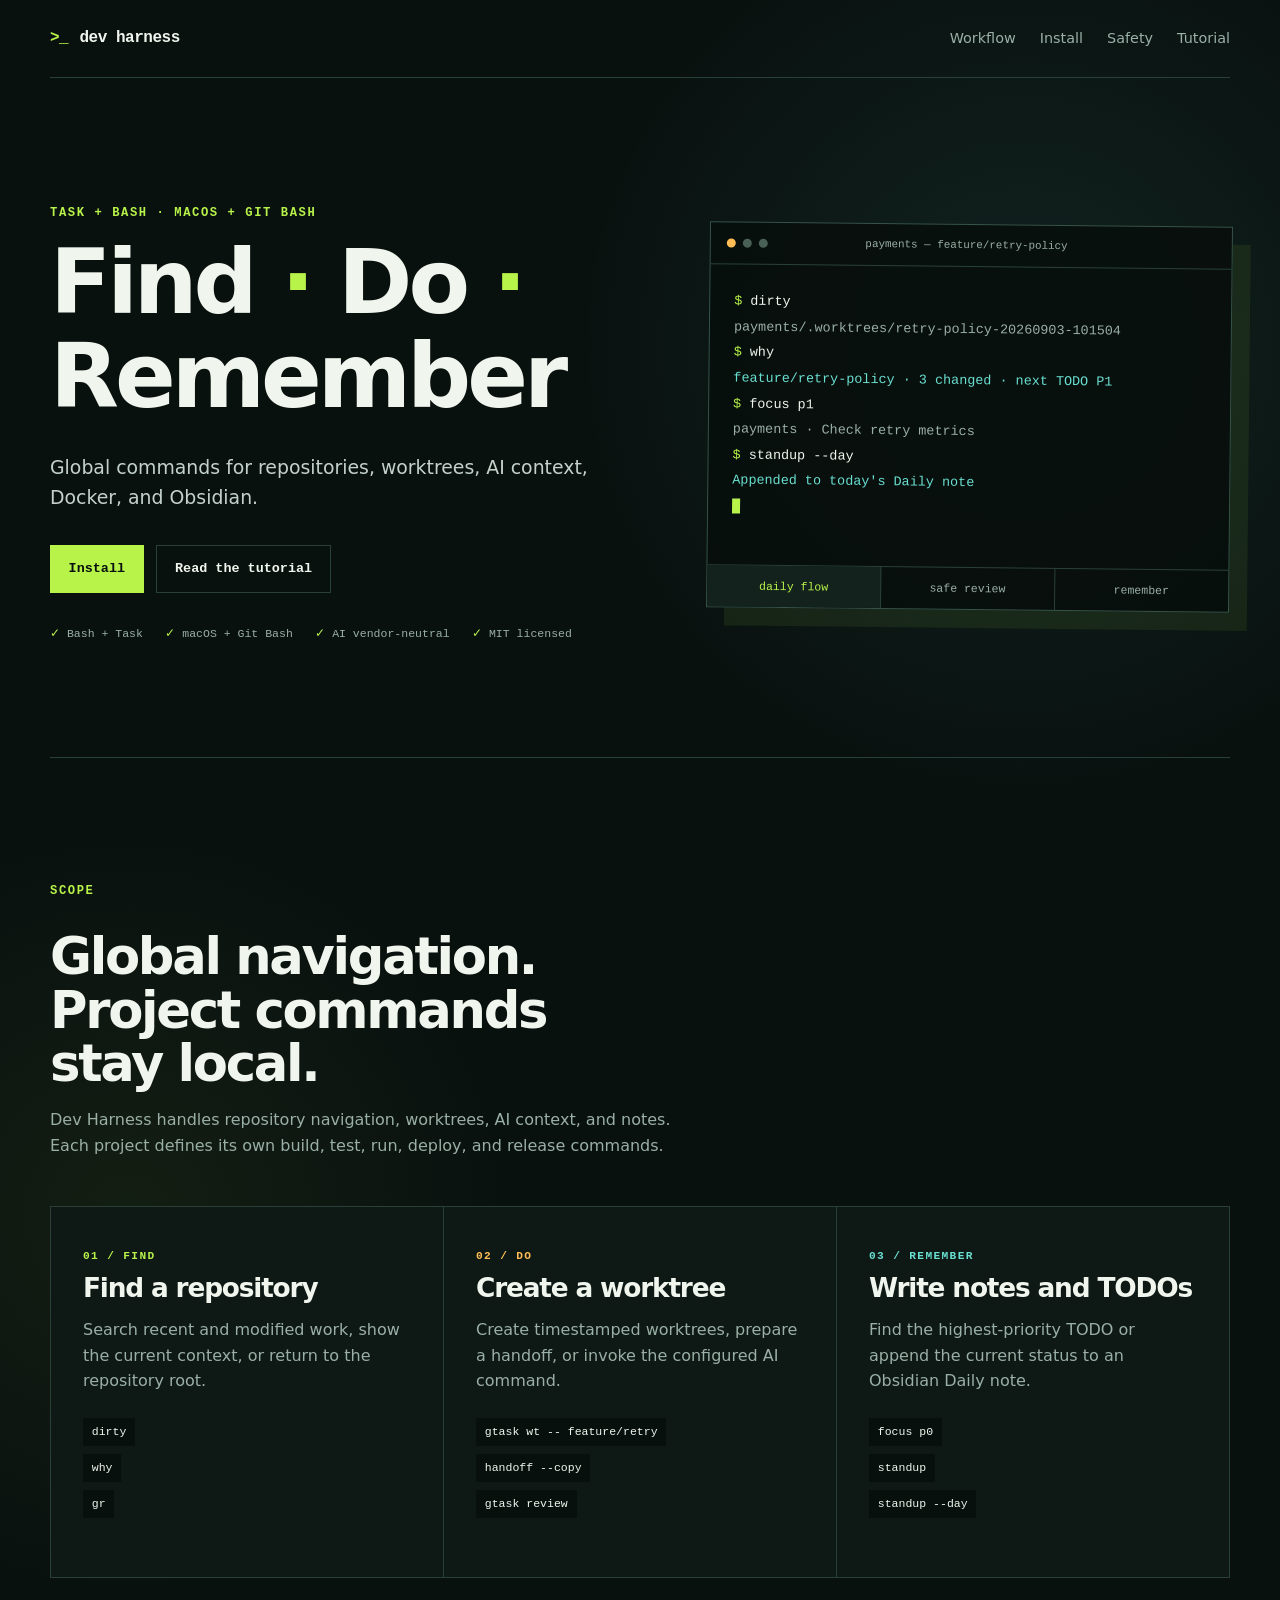
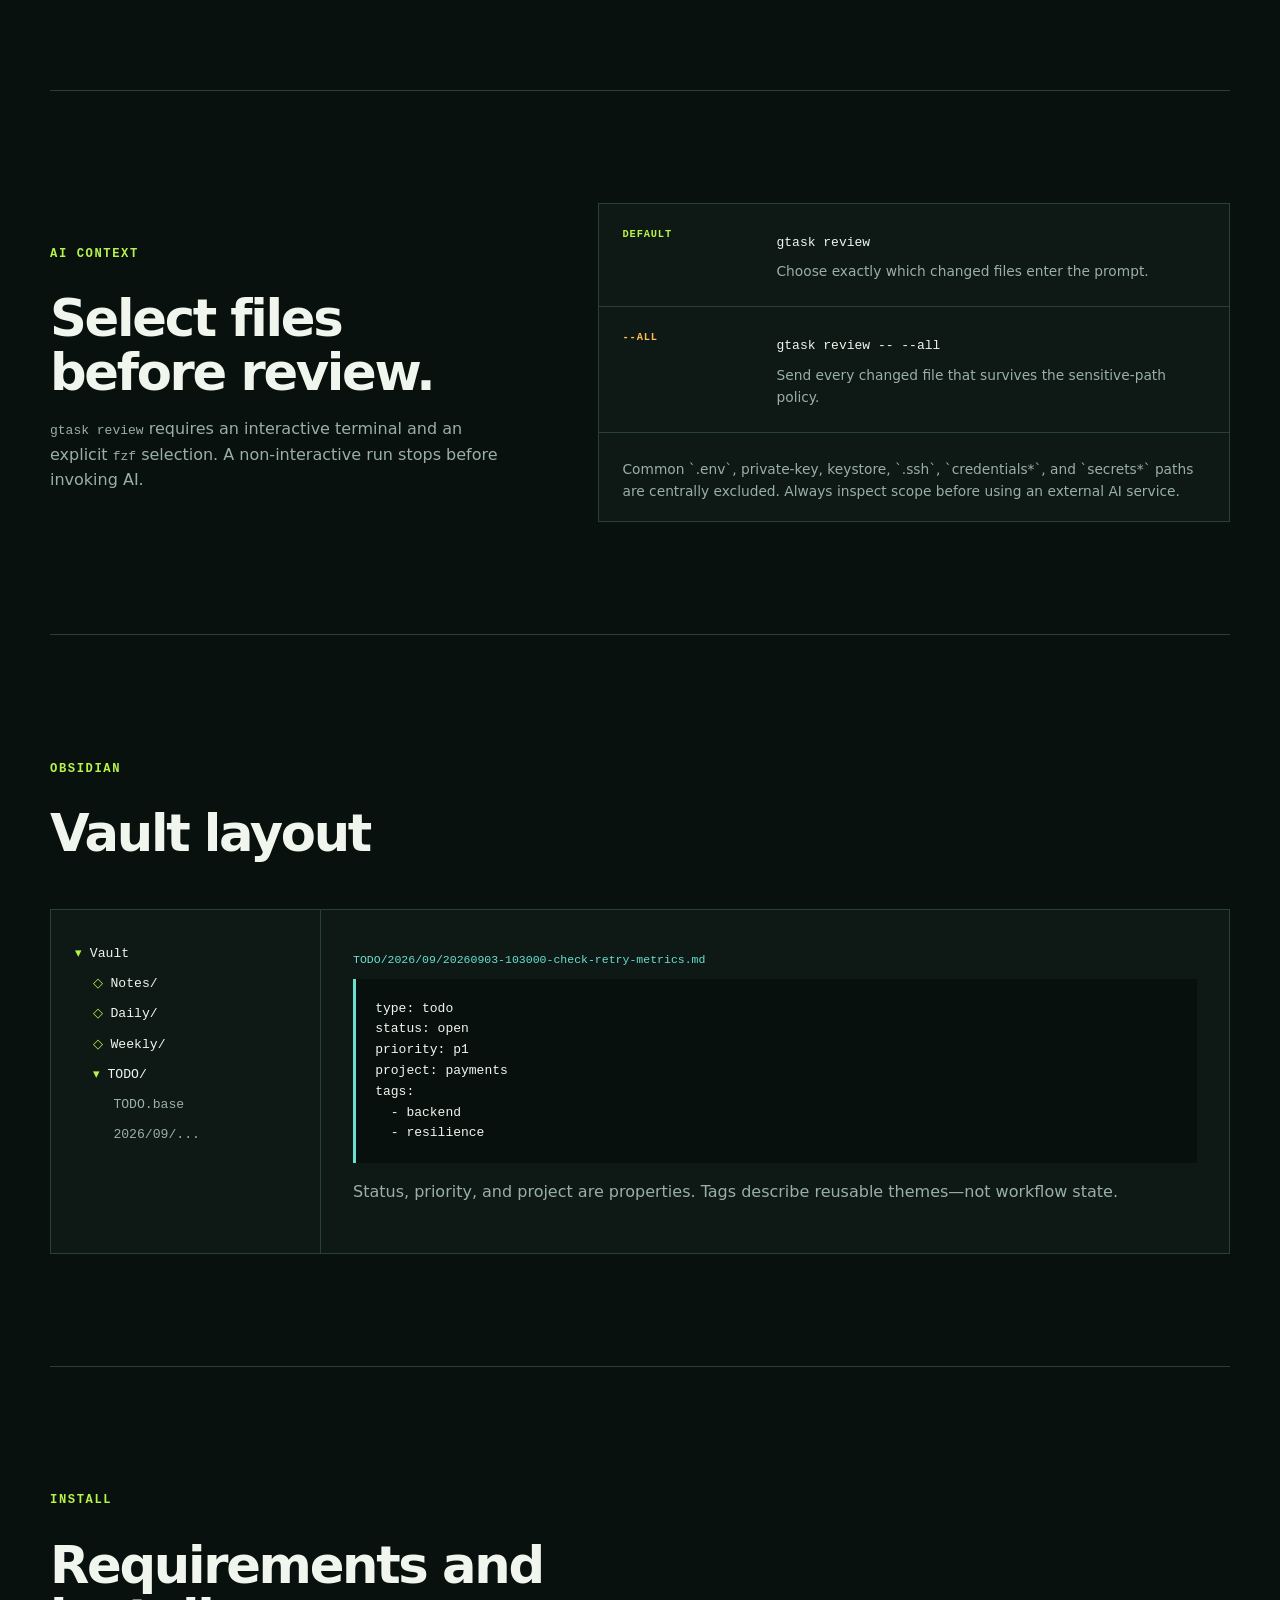
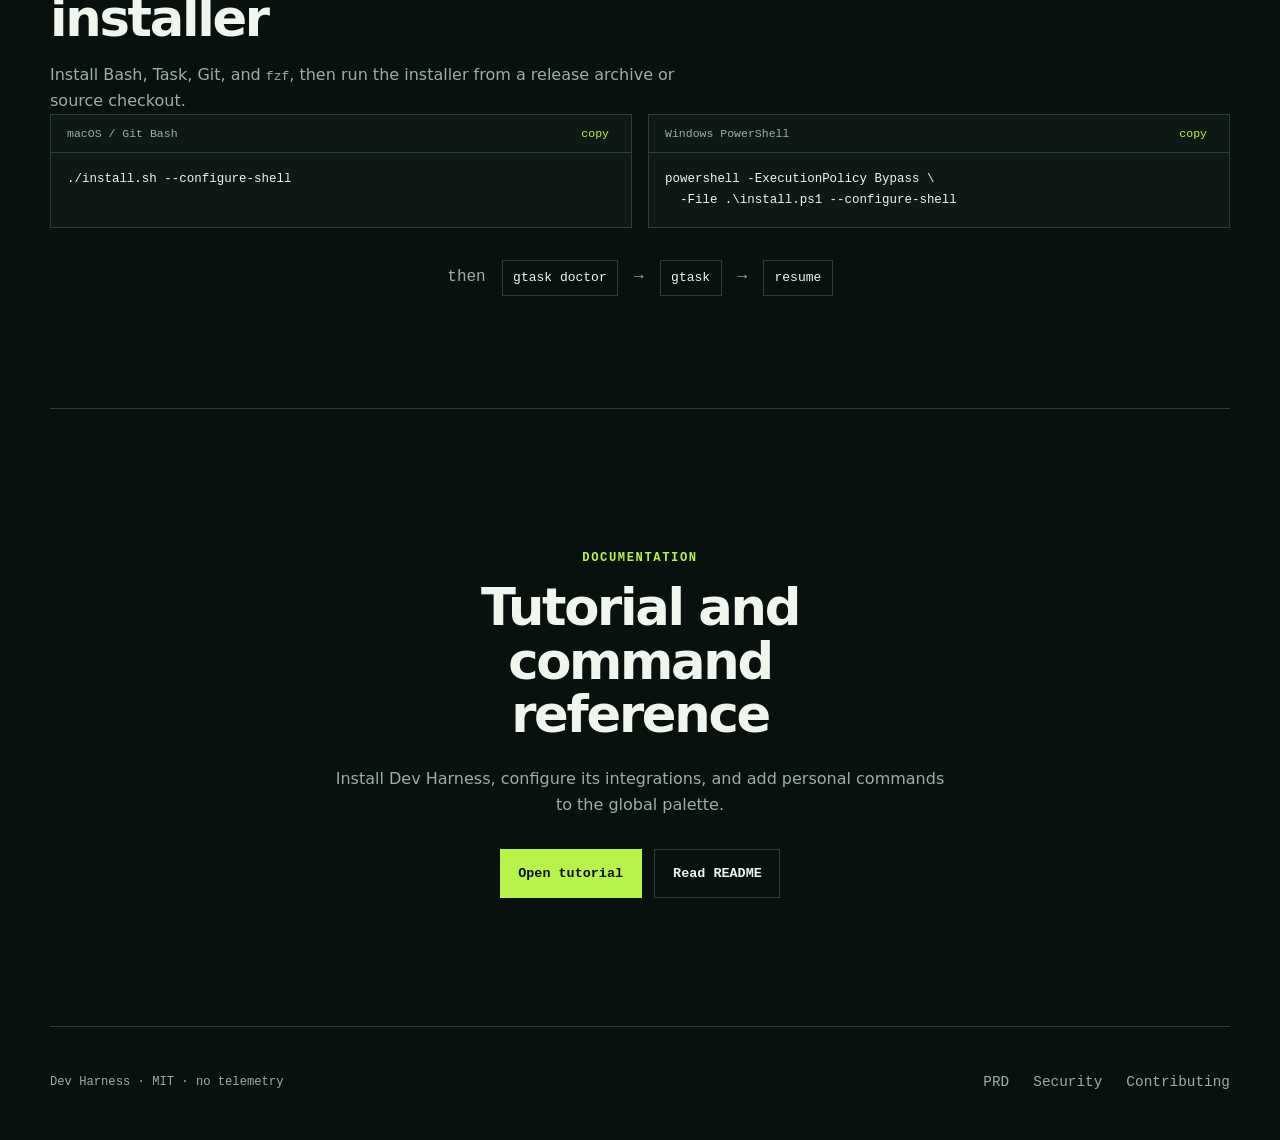
==== docs/site/index.html @ 5803b677 "Intial commit" ====
<!doctype html>
<html lang="en">
  <head>
    <meta charset="utf-8">
    <meta name="viewport" content="width=device-width, initial-scale=1">
    <meta name="description" content="Dev Harness CLI for macOS and Windows Git Bash.">
    <meta name="theme-color" content="#09110f">
    <title>Dev Harness — Find · Do · Remember</title>
    <link rel="stylesheet" href="styles.css?v=0.3.0">
    <script src="app.js?v=0.3.0" defer></script>
  </head>
  <body>
    <a class="skip-link" href="#main">Skip to content</a>
    <header class="site-header">
      <a class="brand" href="#top" aria-label="Dev Harness home">
        <span class="brand-mark" aria-hidden="true">&gt;_</span>
        <span>dev harness</span>
      </a>
      <nav aria-label="Primary navigation">
        <a href="#workflow">Workflow</a>
        <a href="#install">Install</a>
        <a href="#security">Safety</a>
        <a href="tutorial.html">Tutorial</a>
      </nav>
    </header>

    <main id="main">
      <section class="hero" id="top">
        <div class="hero-copy">
          <p class="eyebrow">Task + Bash · macOS + Git Bash</p>
          <h1>Find <span>·</span> Do <span>·</span> Remember</h1>
          <p class="lede">Global commands for repositories, worktrees, AI context, Docker, and Obsidian.</p>
          <div class="hero-actions">
            <a class="button primary" href="#install">Install</a>
            <a class="button secondary" href="tutorial.html">Read the tutorial</a>
          </div>
          <ul class="trust-row" aria-label="Product traits">
            <li>Bash + Task</li>
            <li>macOS + Git Bash</li>
            <li>AI vendor-neutral</li>
            <li>MIT licensed</li>
          </ul>
        </div>

        <div class="terminal" aria-label="Example Dev Harness terminal session">
          <div class="terminal-bar">
            <span></span><span></span><span></span>
            <p>payments — feature/retry-policy</p>
          </div>
          <div class="terminal-body" aria-live="polite">
            <div id="terminal-lines"></div>
            <span class="cursor" aria-hidden="true"></span>
          </div>
          <div class="terminal-tabs" role="group" aria-label="Choose terminal demo">
            <button class="active" data-demo="flow" type="button">daily flow</button>
            <button data-demo="review" type="button">safe review</button>
            <button data-demo="remember" type="button">remember</button>
          </div>
        </div>
      </section>

      <section class="principles" id="workflow" aria-labelledby="workflow-title">
        <div class="section-heading">
          <p class="eyebrow">Scope</p>
          <h2 id="workflow-title">Global navigation. Project commands stay local.</h2>
          <p>Dev Harness handles repository navigation, worktrees, AI context, and notes. Each project defines its own build, test, run, deploy, and release commands.</p>
        </div>

        <div class="principle-grid">
          <article id="find" class="principle-card lime">
            <p class="step">01 / Find</p>
            <h3>Find a repository</h3>
            <p>Search recent and modified work, show the current context, or return to the repository root.</p>
            <code>dirty</code>
            <code>why</code>
            <code>gr</code>
          </article>

          <article id="do" class="principle-card amber">
            <p class="step">02 / Do</p>
            <h3>Create a worktree</h3>
            <p>Create timestamped worktrees, prepare a handoff, or invoke the configured AI command.</p>
            <code>gtask wt -- feature/retry</code>
            <code>handoff --copy</code>
            <code>gtask review</code>
          </article>

          <article id="remember" class="principle-card cyan">
            <p class="step">03 / Remember</p>
            <h3>Write notes and TODOs</h3>
            <p>Find the highest-priority TODO or append the current status to an Obsidian Daily note.</p>
            <code>focus p0</code>
            <code>standup</code>
            <code>standup --day</code>
          </article>
        </div>
      </section>

      <section class="split-section" id="security">
        <div class="section-heading compact">
          <p class="eyebrow">AI context</p>
          <h2>Select files before review.</h2>
          <p><code>gtask review</code> requires an interactive terminal and an explicit <code>fzf</code> selection. A non-interactive run stops before invoking AI.</p>
        </div>
        <div class="security-panel">
          <div class="security-row safe">
            <span>default</span>
            <div><code>gtask review</code><p>Choose exactly which changed files enter the prompt.</p></div>
          </div>
          <div class="security-row caution">
            <span>--all</span>
            <div><code>gtask review -- --all</code><p>Send every changed file that survives the sensitive-path policy.</p></div>
          </div>
          <p class="fine-print">Common `.env`, private-key, keystore, `.ssh`, `credentials*`, and `secrets*` paths are centrally excluded. Always inspect scope before using an external AI service.</p>
        </div>
      </section>

      <section class="knowledge-section" aria-labelledby="knowledge-title">
        <div class="section-heading">
          <p class="eyebrow">Obsidian</p>
          <h2 id="knowledge-title">Vault layout</h2>
        </div>
        <div class="vault-window">
          <div class="tree" aria-label="Obsidian vault structure">
            <p><span>▾</span> Vault</p>
            <p class="indent"><span>◇</span> Notes/</p>
            <p class="indent"><span>◇</span> Daily/</p>
            <p class="indent"><span>◇</span> Weekly/</p>
            <p class="indent"><span>▾</span> TODO/</p>
            <p class="indent-2 muted">TODO.base</p>
            <p class="indent-2 muted">2026/09/...</p>
          </div>
          <div class="note-preview">
            <p class="note-path">TODO/2026/09/20260903-103000-check-retry-metrics.md</p>
            <pre><code>type: todo
status: open
priority: p1
project: payments
tags:
  - backend
  - resilience</code></pre>
            <p>Status, priority, and project are properties. Tags describe reusable themes—not workflow state.</p>
          </div>
        </div>
      </section>

      <section class="install-section" id="install" aria-labelledby="install-title">
        <div class="section-heading compact">
          <p class="eyebrow">Install</p>
          <h2 id="install-title">Requirements and installer</h2>
          <p>Install Bash, Task, Git, and <code>fzf</code>, then run the installer from a release archive or source checkout.</p>
        </div>
        <div class="install-grid">
          <div class="command-card">
            <div class="command-heading"><span>macOS / Git Bash</span><button class="copy" type="button" data-copy="./install.sh --configure-shell">copy</button></div>
            <pre><code>./install.sh --configure-shell</code></pre>
          </div>
          <div class="command-card">
            <div class="command-heading"><span>Windows PowerShell</span><button class="copy" type="button" data-copy="powershell -ExecutionPolicy Bypass -File .\install.ps1 --configure-shell">copy</button></div>
            <pre><code>powershell -ExecutionPolicy Bypass \
  -File .\install.ps1 --configure-shell</code></pre>
          </div>
        </div>
        <div class="first-run">
          <span>then</span>
          <code>gtask doctor</code>
          <span>→</span>
          <code>gtask</code>
          <span>→</span>
          <code>resume</code>
        </div>
      </section>

      <section class="cta">
        <p class="eyebrow">Documentation</p>
        <h2>Tutorial and command reference</h2>
        <p>Install Dev Harness, configure its integrations, and add personal commands to the global palette.</p>
        <div class="hero-actions center">
          <a class="button primary" href="tutorial.html">Open tutorial</a>
          <a class="button secondary" href="README.md" data-repo-file="README.md">Read README</a>
        </div>
      </section>
    </main>

    <footer>
      <p>Dev Harness · MIT · no telemetry</p>
      <nav aria-label="Project documents">
        <a href="PRD.md" data-repo-file="PRD.md">PRD</a>
        <a href="SECURITY.md" data-repo-file="SECURITY.md">Security</a>
        <a href="CONTRIBUTING.md" data-repo-file="CONTRIBUTING.md">Contributing</a>
      </nav>
    </footer>
  </body>
</html>
---- docs/site/styles.css ----
:root {
  color-scheme: dark;
  --bg: #09110f;
  --surface: #0e1916;
  --surface-2: #13221d;
  --line: #294038;
  --text: #f0f5ed;
  --muted: #9aafa6;
  --lime: #b8f34a;
  --amber: #ffbe55;
  --cyan: #69dfd0;
  --mono: "SFMono-Regular", Consolas, "Liberation Mono", monospace;
  --sans: Inter, ui-sans-serif, system-ui, -apple-system, BlinkMacSystemFont, "Segoe UI", sans-serif;
}

* { box-sizing: border-box; }
html { scroll-behavior: smooth; }
body {
  margin: 0;
  background:
    radial-gradient(circle at 80% 8%, rgba(105, 223, 208, 0.09), transparent 28rem),
    radial-gradient(circle at 10% 28%, rgba(184, 243, 74, 0.06), transparent 24rem),
    var(--bg);
  color: var(--text);
  font-family: var(--sans);
  line-height: 1.6;
}

a { color: inherit; text-decoration: none; }
button { font: inherit; }
.skip-link { position: fixed; left: 1rem; top: -5rem; z-index: 20; background: var(--lime); color: #08100d; padding: .6rem 1rem; }
.skip-link:focus { top: 1rem; }
.site-header, main, footer { width: min(1180px, calc(100% - 40px)); margin-inline: auto; }
.site-header { height: 78px; display: flex; align-items: center; justify-content: space-between; border-bottom: 1px solid var(--line); }
.brand { display: flex; gap: .7rem; align-items: center; font-family: var(--mono); font-weight: 700; letter-spacing: -.03em; }
.brand-mark { color: var(--lime); }
.site-header nav, footer nav { display: flex; gap: 1.5rem; color: var(--muted); font-size: .9rem; }
.site-header nav a:hover, footer nav a:hover { color: var(--text); }

.hero { min-height: 680px; display: grid; grid-template-columns: 1.05fr .95fr; gap: 5rem; align-items: center; padding: 6rem 0; }
.eyebrow { color: var(--lime); font-family: var(--mono); font-size: .76rem; font-weight: 700; letter-spacing: .13em; text-transform: uppercase; }
h1, h2, h3 { line-height: 1.05; margin: 0; letter-spacing: -.045em; }
h1 { font-size: clamp(3.4rem, 7vw, 6.5rem); max-width: 8ch; }
h1 span { color: var(--lime); }
h2 { font-size: clamp(2.2rem, 4vw, 4rem); max-width: 15ch; }
h3 { font-size: 1.65rem; }
.lede { color: #c4d1cb; font-size: 1.18rem; max-width: 610px; margin: 1.8rem 0 2rem; }
.hero-actions { display: flex; flex-wrap: wrap; gap: .8rem; }
.button { padding: .78rem 1.1rem; border: 1px solid var(--line); font-family: var(--mono); font-size: .84rem; font-weight: 700; }
.button.primary { background: var(--lime); border-color: var(--lime); color: #08100d; }
.button.primary:hover { background: #cbff68; }
.button.secondary:hover { border-color: var(--lime); }
.trust-row { display: flex; flex-wrap: wrap; gap: .7rem 1.4rem; margin: 2rem 0 0; padding: 0; color: var(--muted); font-family: var(--mono); font-size: .72rem; list-style: none; }
.trust-row li::before { content: "✓ "; color: var(--lime); }

.terminal { border: 1px solid #365349; background: rgba(7, 14, 12, .88); box-shadow: 18px 18px 0 rgba(184, 243, 74, .07); transform: rotate(.6deg); }
.terminal-bar { display: flex; align-items: center; gap: .45rem; border-bottom: 1px solid var(--line); padding: .75rem 1rem; }
.terminal-bar span { width: 9px; height: 9px; border-radius: 50%; background: #496057; }
.terminal-bar span:first-child { background: var(--amber); }
.terminal-bar p { margin: 0 auto; transform: translateX(-1.8rem); color: var(--muted); font-family: var(--mono); font-size: .68rem; }
.terminal-body { min-height: 300px; padding: 1.5rem; font: .84rem/1.9 var(--mono); overflow: hidden; }
.terminal-line { min-height: 1.6em; white-space: pre-wrap; }
.terminal-line.prompt { color: var(--text); }
.terminal-line.prompt::before { content: "$ "; color: var(--lime); }
.terminal-line.output { color: var(--muted); }
.terminal-line.accent { color: var(--cyan); }
.cursor { display: inline-block; width: 8px; height: 1.1em; background: var(--lime); animation: blink 1s steps(1) infinite; vertical-align: text-bottom; }
@keyframes blink { 50% { opacity: 0; } }
.terminal-tabs { display: flex; border-top: 1px solid var(--line); }
.terminal-tabs button { flex: 1; border: 0; border-right: 1px solid var(--line); padding: .7rem; background: transparent; color: var(--muted); font-family: var(--mono); font-size: .72rem; cursor: pointer; }
.terminal-tabs button:last-child { border-right: 0; }
.terminal-tabs button.active { color: var(--lime); background: var(--surface-2); }

section { border-bottom: 1px solid var(--line); }
.principles, .knowledge-section, .install-section { padding: 7rem 0; }
.section-heading { display: flex; flex-direction: column; gap: 1rem; margin-bottom: 3rem; }
.section-heading > p:last-child { color: var(--muted); max-width: 650px; margin: 0; }
.principle-grid { display: grid; grid-template-columns: repeat(3, 1fr); gap: 1px; background: var(--line); border: 1px solid var(--line); }
.principle-card { background: var(--surface); padding: 2rem; min-height: 370px; display: flex; flex-direction: column; align-items: flex-start; }
.principle-card .step { font: 700 .7rem var(--mono); letter-spacing: .12em; text-transform: uppercase; }
.principle-card > p:not(.step) { color: var(--muted); }
.principle-card code { margin-top: .5rem; padding: .3rem .55rem; background: #08100e; font-size: .72rem; }
.principle-card.lime .step { color: var(--lime); }
.principle-card.amber .step { color: var(--amber); }
.principle-card.cyan .step { color: var(--cyan); }

.split-section { display: grid; grid-template-columns: .85fr 1.15fr; gap: 5rem; align-items: center; padding: 7rem 0; }
.section-heading.compact { margin: 0; }
.security-panel { border: 1px solid var(--line); background: var(--surface); }
.security-row { display: grid; grid-template-columns: 130px 1fr; gap: 1.5rem; padding: 1.5rem; border-bottom: 1px solid var(--line); }
.security-row > span { font: 700 .65rem var(--mono); letter-spacing: .08em; text-transform: uppercase; }
.security-row.safe > span { color: var(--lime); }
.security-row.caution > span { color: var(--amber); }
.security-row code { color: var(--text); }
.security-row p, .fine-print { color: var(--muted); margin: .4rem 0 0; font-size: .86rem; }
.fine-print { padding: 1.2rem 1.5rem; }

.vault-window { display: grid; grid-template-columns: 270px 1fr; border: 1px solid var(--line); background: var(--surface); }
.tree { padding: 1.5rem; border-right: 1px solid var(--line); font: .82rem/1.5 var(--mono); }
.tree p { margin: .65rem 0; }
.tree span { color: var(--lime); }
.tree .indent { padding-left: 1.1rem; }
.tree .indent-2 { padding-left: 2.4rem; }
.muted { color: var(--muted); }
.note-preview { padding: 2rem; }
.note-path { color: var(--cyan); font: .72rem var(--mono); overflow-wrap: anywhere; }
.note-preview pre { background: #08100e; border-left: 3px solid var(--cyan); padding: 1.2rem; overflow-x: auto; }
.note-preview > p:last-child { color: var(--muted); }

.install-grid { display: grid; grid-template-columns: 1fr 1fr; gap: 1rem; }
.command-card { border: 1px solid var(--line); background: var(--surface); }
.command-heading { display: flex; justify-content: space-between; align-items: center; padding: .7rem 1rem; border-bottom: 1px solid var(--line); color: var(--muted); font: .72rem var(--mono); }
.copy { border: 0; background: transparent; color: var(--lime); cursor: pointer; }
.command-card pre { padding: 1rem; margin: 0; overflow-x: auto; font: .78rem/1.7 var(--mono); }
.first-run { display: flex; justify-content: center; align-items: center; gap: 1rem; flex-wrap: wrap; margin-top: 2rem; color: var(--muted); font-family: var(--mono); }
.first-run code { color: var(--text); border: 1px solid var(--line); padding: .4rem .65rem; }

.cta { padding: 8rem 1rem; text-align: center; }
.cta h2 { margin-inline: auto; }
.cta > p:not(.eyebrow) { color: var(--muted); max-width: 620px; margin: 1.5rem auto 2rem; }
.center { justify-content: center; }
footer { min-height: 110px; display: flex; justify-content: space-between; align-items: center; color: var(--muted); font: .76rem var(--mono); }

@media (max-width: 860px) {
  .site-header nav a:not(:last-child) { display: none; }
  .hero, .split-section { grid-template-columns: 1fr; gap: 3rem; }
  .hero { padding-top: 4rem; }
  .principle-grid, .install-grid { grid-template-columns: 1fr; }
  .vault-window { grid-template-columns: 1fr; }
  .tree { border-right: 0; border-bottom: 1px solid var(--line); }
}

@media (max-width: 540px) {
  .site-header, main, footer { width: min(100% - 24px, 1180px); }
  h1 { font-size: 3.2rem; }
  .hero { min-height: auto; padding: 3.5rem 0; }
  .principles, .knowledge-section, .install-section, .split-section { padding: 5rem 0; }
  .terminal { transform: none; }
  .security-row { grid-template-columns: 1fr; gap: .5rem; }
  footer { align-items: flex-start; flex-direction: column; justify-content: center; gap: .8rem; }
}

@media (prefers-reduced-motion: reduce) {
  html { scroll-behavior: auto; }
  .cursor { animation: none; }
}

/* Tutorial */
.tutorial-shell { display: grid; grid-template-columns: 230px minmax(0, 760px); gap: 5rem; justify-content: center; padding: 5rem 0 8rem; }
.tutorial-nav { position: sticky; top: 2rem; align-self: start; display: flex; flex-direction: column; gap: .25rem; border-left: 1px solid var(--line); padding-left: 1rem; }
.tutorial-nav .eyebrow { margin: 0 0 .7rem; }
.tutorial-nav a { padding: .28rem .6rem; color: var(--muted); font: .76rem var(--mono); border-left: 2px solid transparent; }
.tutorial-nav a:hover { color: var(--text); border-left-color: var(--lime); }
.tutorial-content { min-width: 0; }
.tutorial-hero { padding: 1rem 0 6rem; border-bottom: 1px solid var(--line); }
.tutorial-hero h1 { max-width: none; font-size: clamp(3.4rem, 7vw, 6rem); }
.tutorial-meta { display: flex; flex-wrap: wrap; gap: .7rem 1.5rem; color: var(--muted); font: .7rem var(--mono); }
.tutorial-meta span::before { content: "✓ "; color: var(--lime); }
.tutorial-step { display: grid; grid-template-columns: 50px 1fr; gap: 1.5rem; padding: 5rem 0; scroll-margin-top: 2rem; }
.tutorial-step > div { min-width: 0; }
.tutorial-step:last-child { border-bottom: 0; }
.step-number { margin: .3rem 0 0; color: var(--lime); font: 700 .72rem var(--mono); }
.tutorial-step h2 { max-width: none; font-size: clamp(2rem, 4vw, 3rem); margin-bottom: 1.4rem; }
.tutorial-step h3 { margin: 2.5rem 0 1rem; }
.tutorial-step p, .tutorial-step li { color: #b5c5be; }
.tutorial-step a:not(.button) { color: var(--cyan); text-decoration: underline; text-underline-offset: .2em; }
.tutorial-step pre { margin: 1.2rem 0; padding: 1.25rem; overflow-x: auto; border: 1px solid var(--line); background: #060d0b; color: #dce8e2; font: .78rem/1.75 var(--mono); }
.tutorial-step :not(pre) > code { color: var(--text); background: #060d0b; padding: .14rem .35rem; font-size: .86em; }
.check-list { list-style: none; padding: 0; }
.check-list li { margin: .55rem 0; }
.check-list li::before { content: "✓"; color: var(--lime); margin-right: .7rem; font-family: var(--mono); }
.callout, .warning { margin: 1.8rem 0; padding: 1.2rem 1.4rem; border-left: 3px solid var(--cyan); background: var(--surface); color: #c7d5cf; }
.warning { border-left-color: var(--amber); }
.warning .eyebrow { color: var(--amber); margin-top: 0; }
.tutorial-command { position: relative; margin: 1rem 0; border: 1px solid var(--line); background: var(--surface); }
.tutorial-command > span { display: block; padding: .6rem 1rem; color: var(--muted); font: .7rem var(--mono); border-bottom: 1px solid var(--line); }
.tutorial-command .copy { position: absolute; right: .8rem; top: .45rem; }
.tutorial-command pre { margin: 0; border: 0; }
.command-list { margin: 1.5rem 0; border: 1px solid var(--line); }
.command-list > div { display: grid; grid-template-columns: minmax(180px, .8fr) 1.2fr; gap: 1rem; padding: .8rem 1rem; border-bottom: 1px solid var(--line); }
.command-list > div:last-child { border-bottom: 0; }
.command-list span { color: var(--muted); font-size: .84rem; }
.priority-grid { display: grid; grid-template-columns: repeat(4, 1fr); gap: 1px; margin: 1.5rem 0; background: var(--line); border: 1px solid var(--line); }
.priority-grid span { padding: 1rem; background: var(--surface); color: var(--muted); font: .74rem var(--mono); }
.priority-grid strong { display: block; color: var(--lime); font-size: 1rem; }
.flow-strip { display: flex; align-items: center; justify-content: space-between; gap: .7rem; margin-top: 1.5rem; padding: 1rem; border: 1px solid var(--line); font: 700 .75rem var(--mono); }
.flow-strip b { color: var(--lime); }
.next-card { margin-top: 3rem; padding: 2rem; border: 1px solid var(--line); background: var(--surface); }
.next-card h3 { margin-top: 0; }

@media (max-width: 860px) {
  .tutorial-shell { grid-template-columns: 1fr; padding-top: 2rem; }
  .tutorial-nav { position: static; display: grid; grid-template-columns: repeat(2, 1fr); border: 1px solid var(--line); padding: 1rem; }
  .tutorial-nav .eyebrow { grid-column: 1 / -1; }
}

@media (max-width: 540px) {
  .tutorial-step { grid-template-columns: minmax(0, 1fr); gap: .4rem; padding: 4rem 0; }
  .tutorial-hero { padding-bottom: 4rem; }
  .command-list > div { grid-template-columns: 1fr; gap: .35rem; }
  .priority-grid { grid-template-columns: repeat(2, 1fr); }
  .flow-strip { flex-wrap: wrap; justify-content: flex-start; }
}
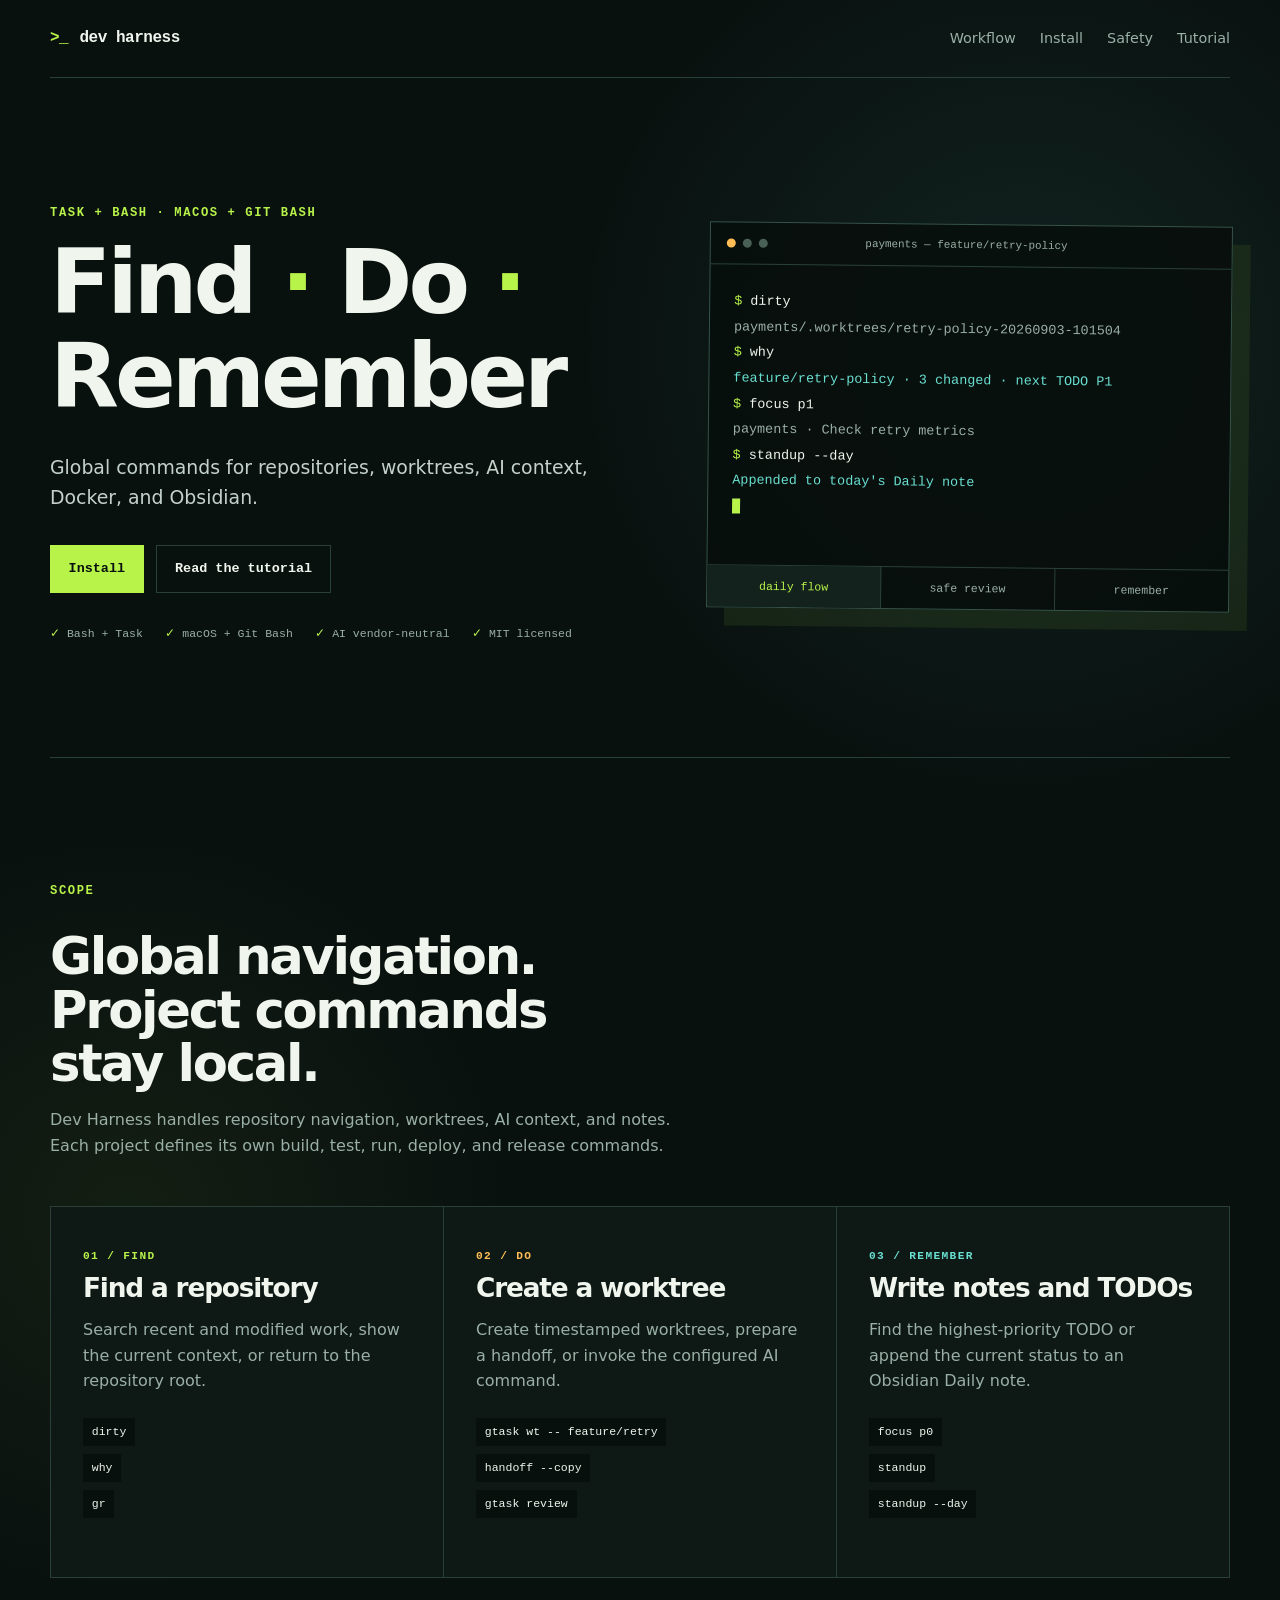
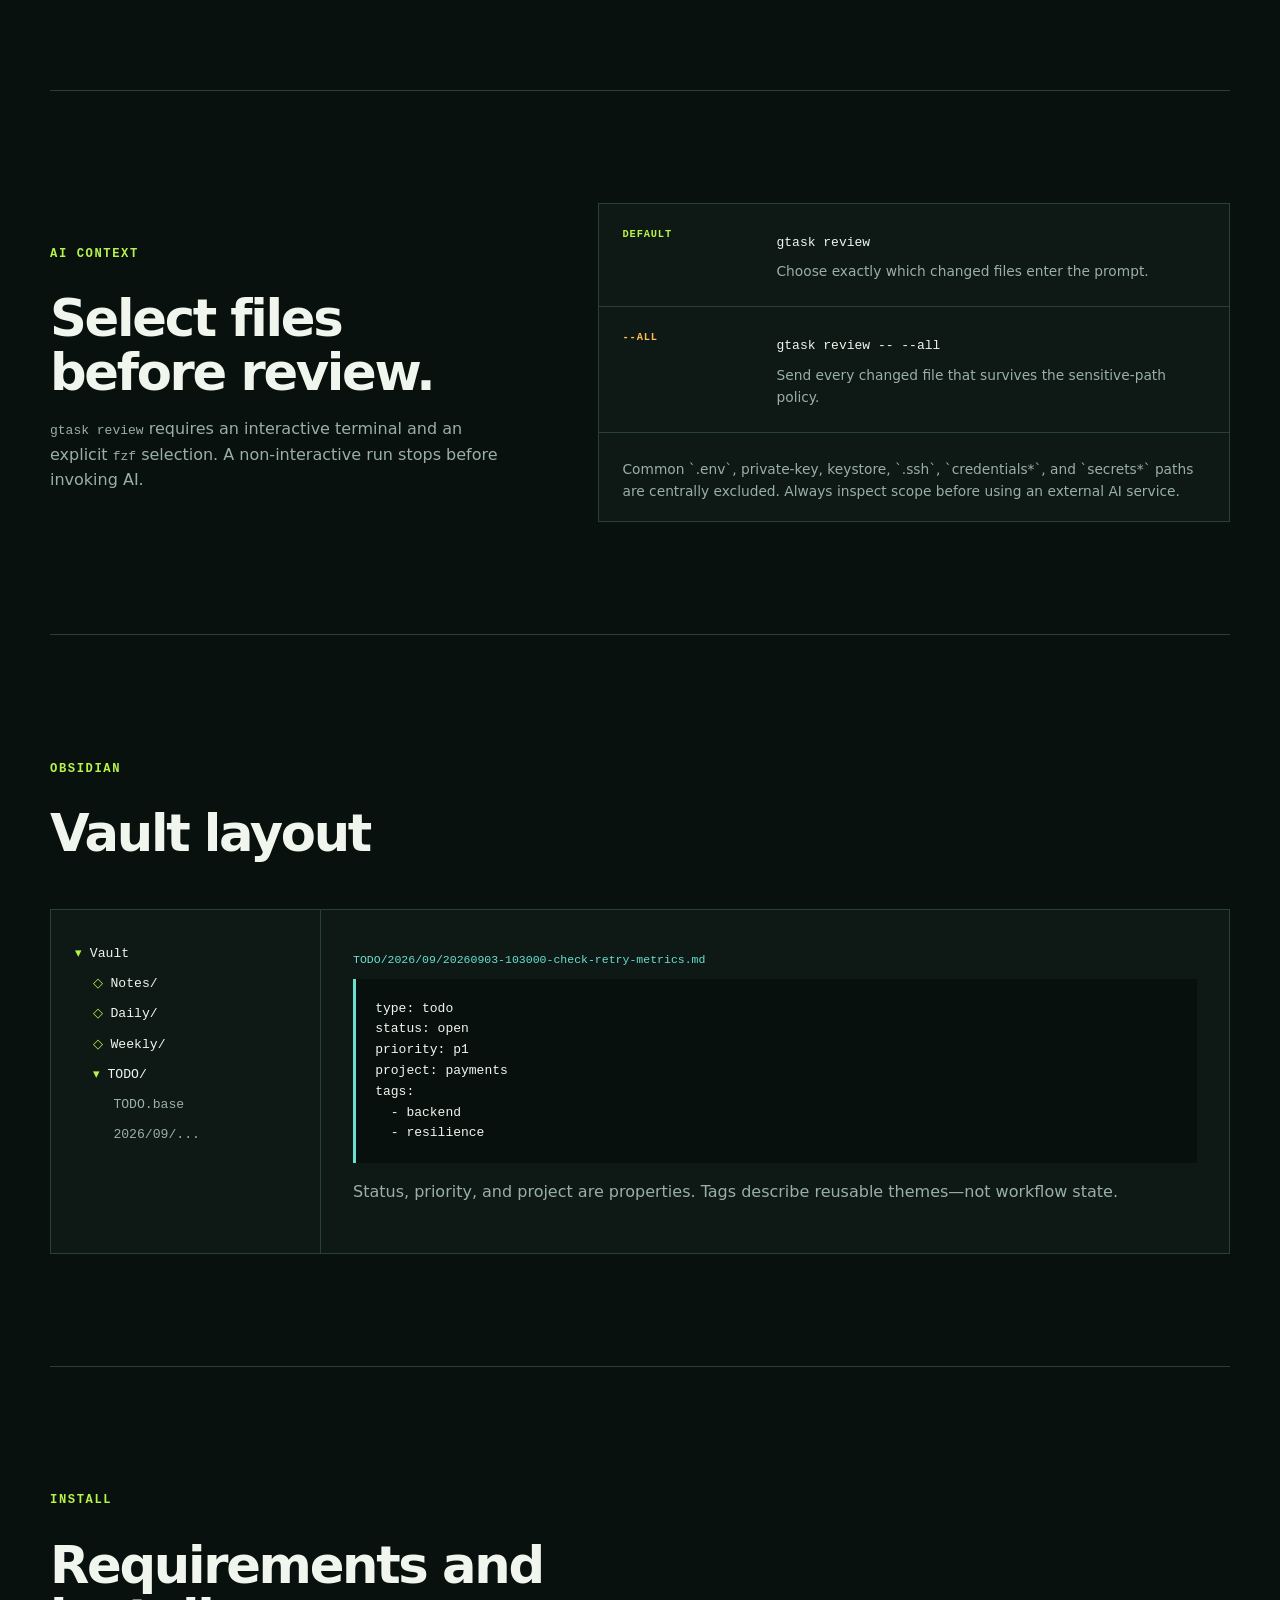
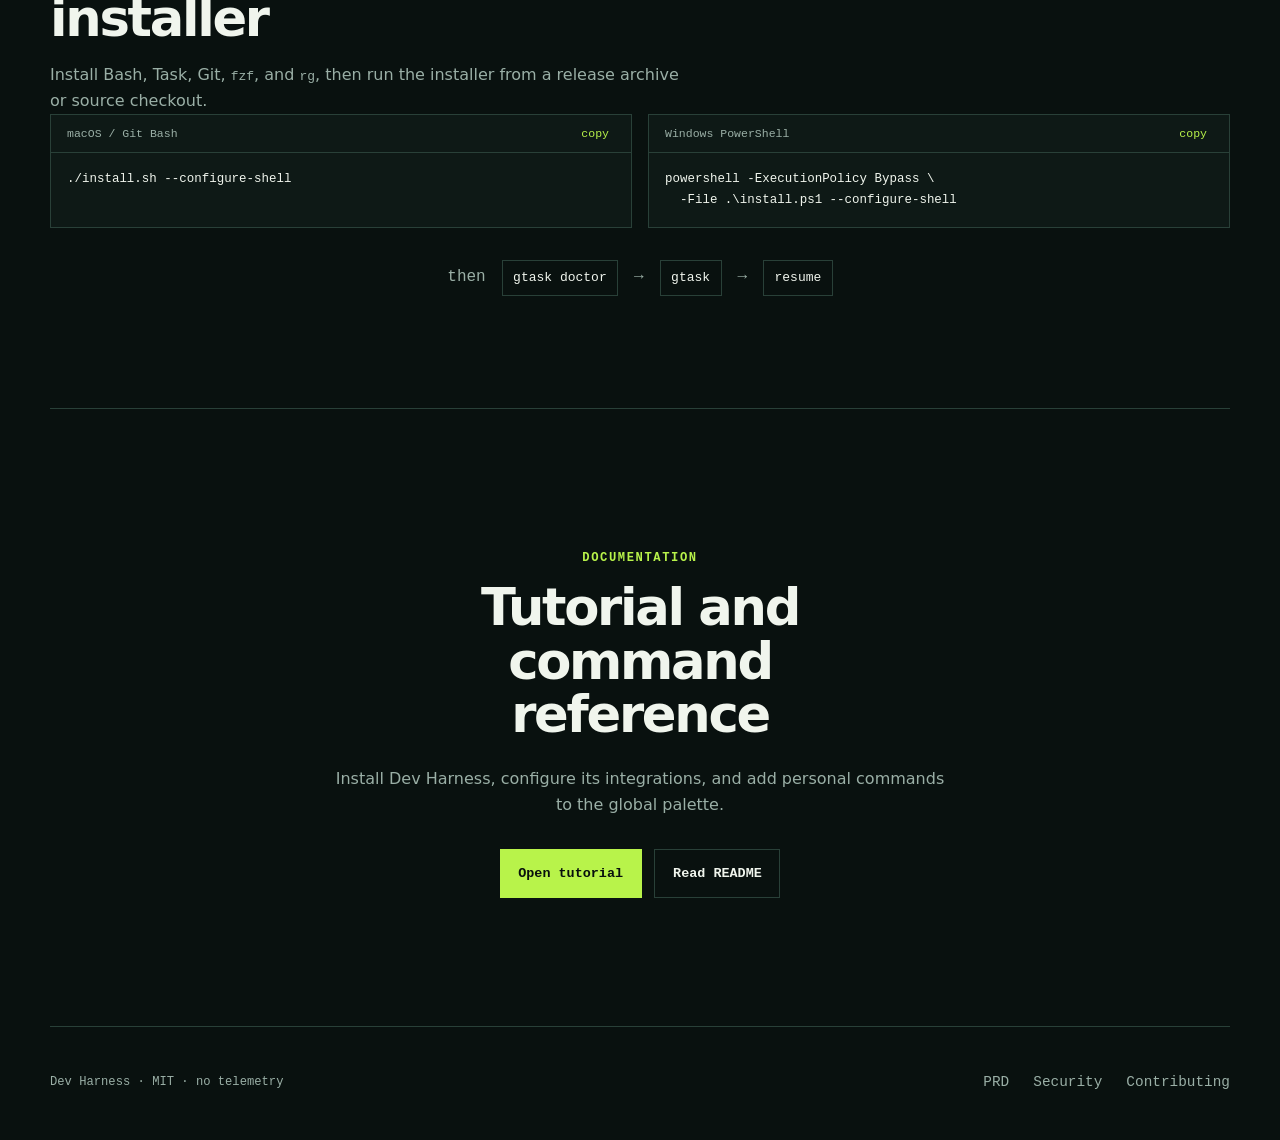
==== commit b5e92e6f: "Require ripgrep now that workplace search is a core command." ====
--- a/docs/site/index.html
+++ b/docs/site/index.html
@@ -148,7 +148,7 @@
         <div class="section-heading compact">
           <p class="eyebrow">Install</p>
           <h2 id="install-title">Requirements and installer</h2>
-          <p>Install Bash, Task, Git, and <code>fzf</code>, then run the installer from a release archive or source checkout.</p>
+          <p>Install Bash, Task, Git, <code>fzf</code>, and <code>rg</code>, then run the installer from a release archive or source checkout.</p>
         </div>
         <div class="install-grid">
           <div class="command-card">
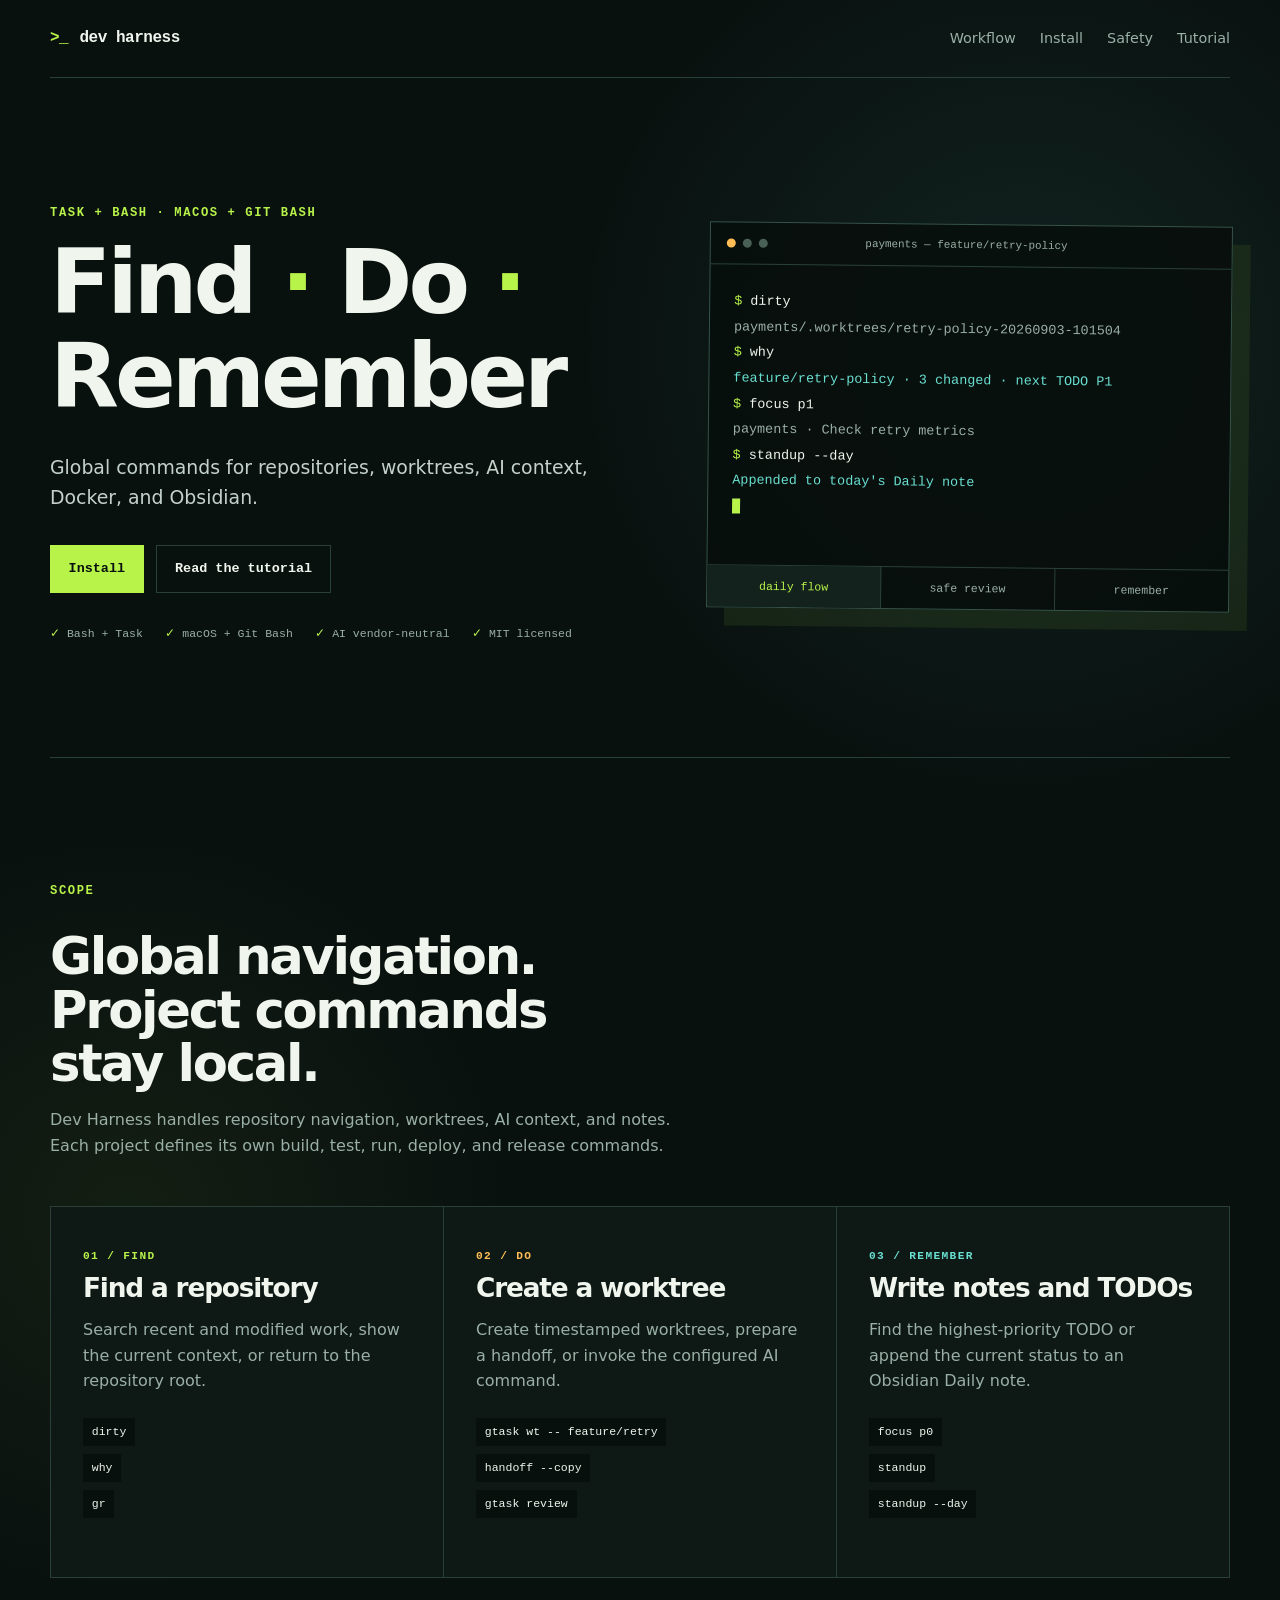
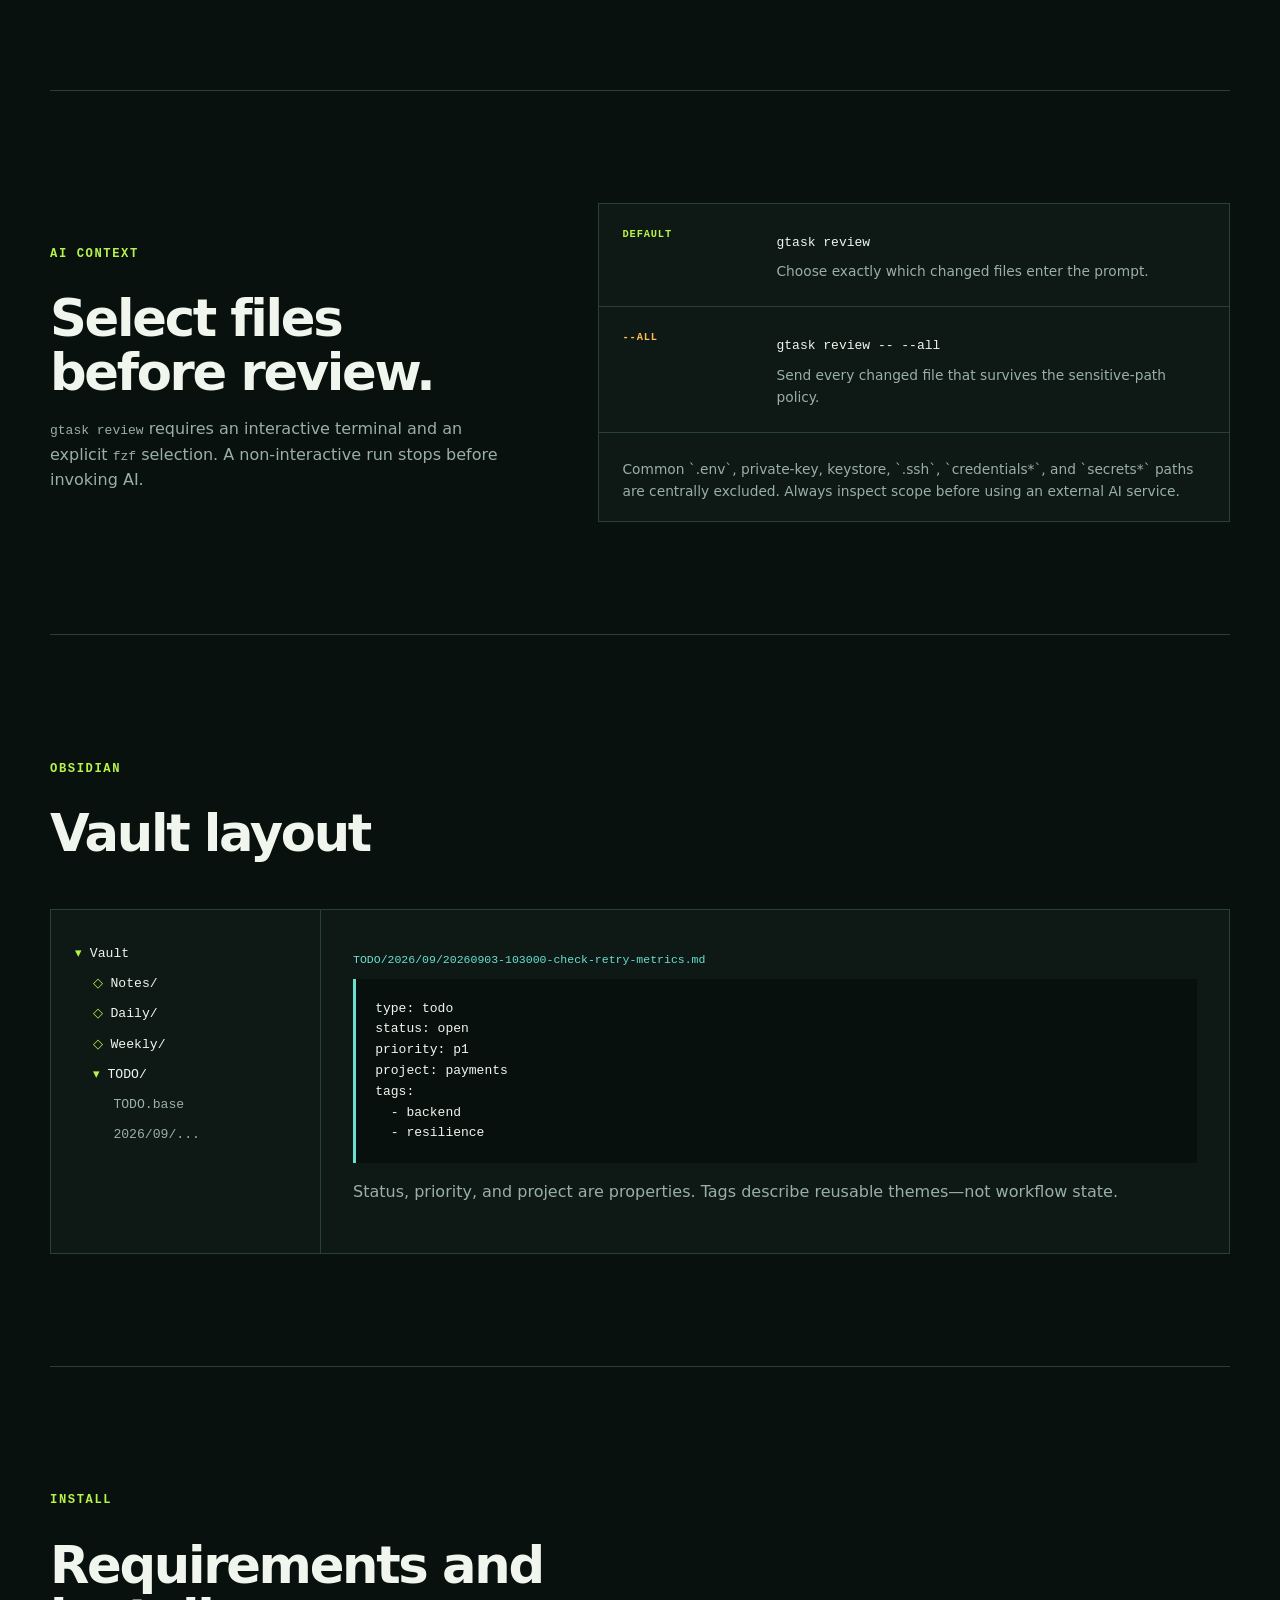
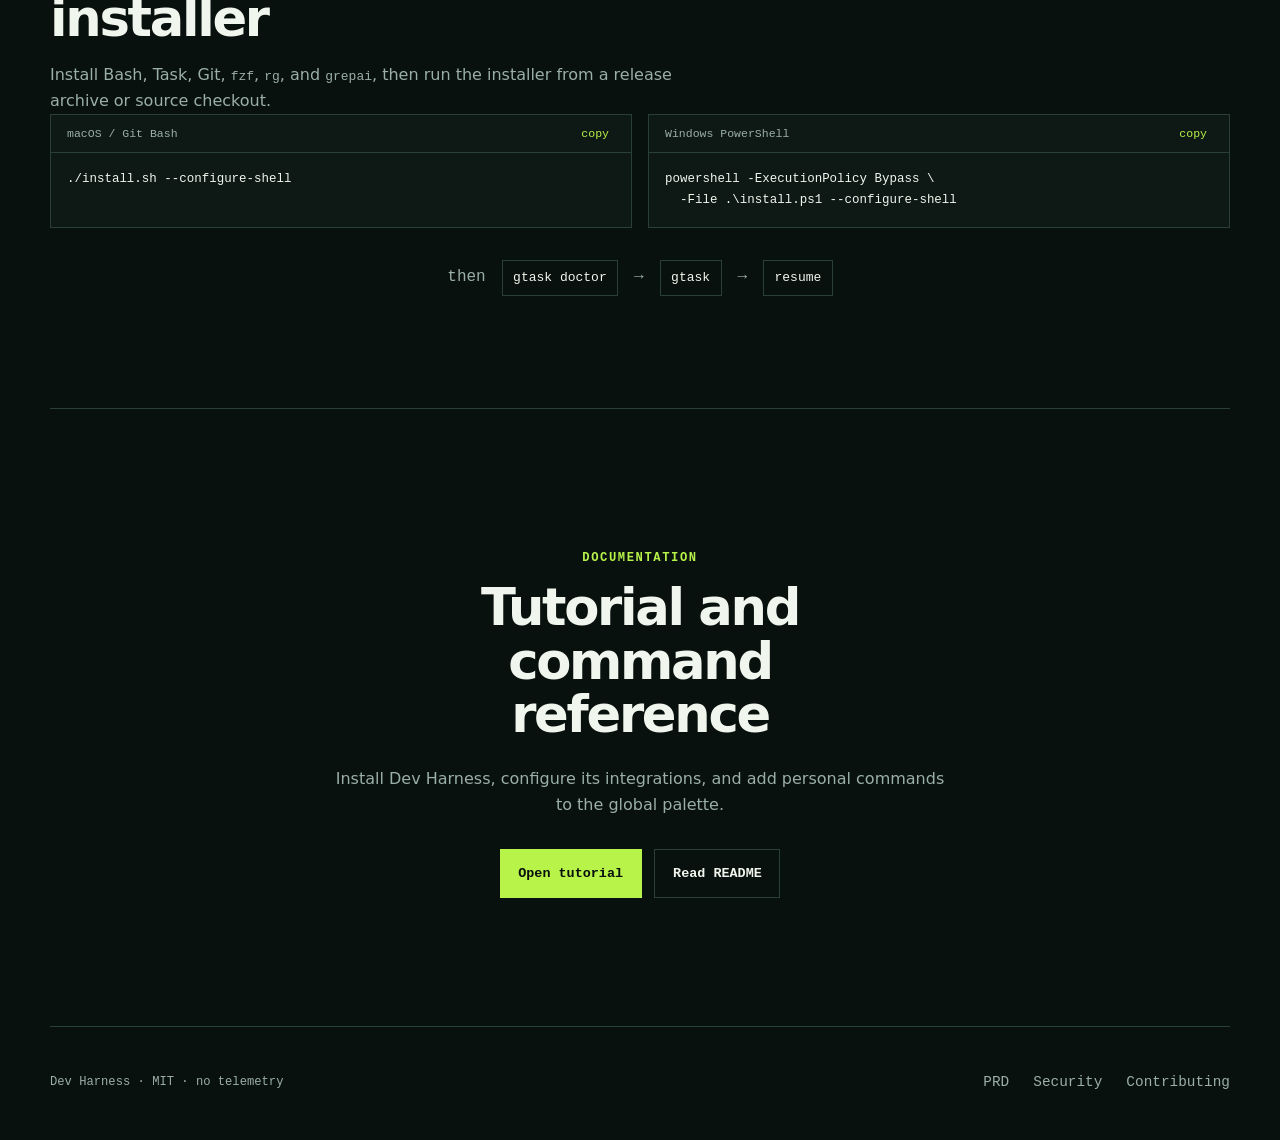
==== commit 970285be: "Require grepai and document workplace semantic search." ====
--- a/docs/site/index.html
+++ b/docs/site/index.html
@@ -148,7 +148,7 @@
         <div class="section-heading compact">
           <p class="eyebrow">Install</p>
           <h2 id="install-title">Requirements and installer</h2>
-          <p>Install Bash, Task, Git, <code>fzf</code>, and <code>rg</code>, then run the installer from a release archive or source checkout.</p>
+          <p>Install Bash, Task, Git, <code>fzf</code>, <code>rg</code>, and <code>grepai</code>, then run the installer from a release archive or source checkout.</p>
         </div>
         <div class="install-grid">
           <div class="command-card">
